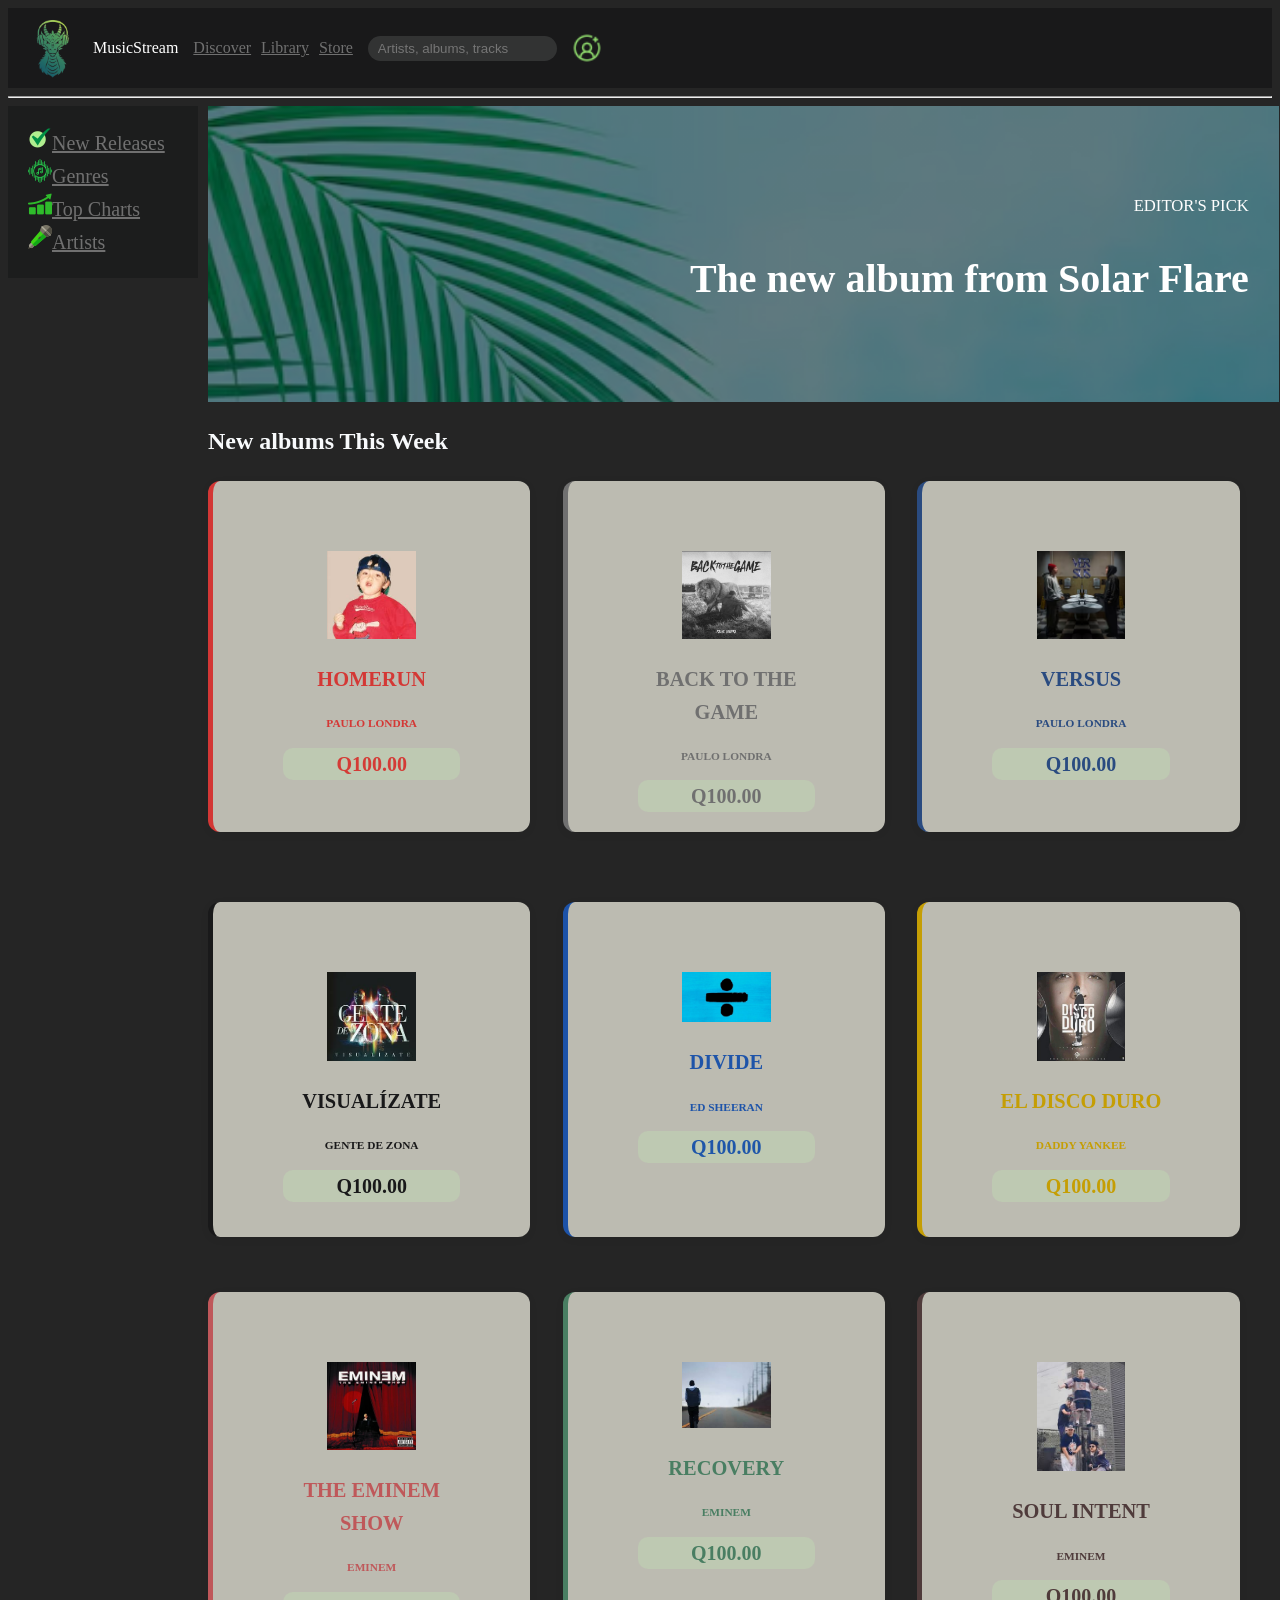
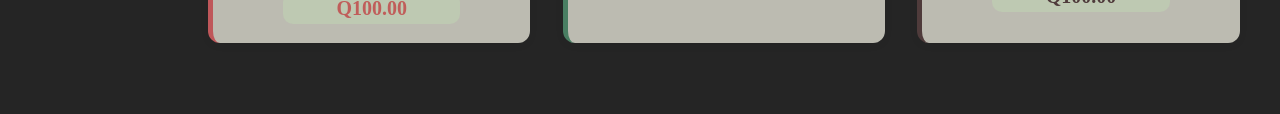
==== index.html @ d7bdead9 "Refactor: se linkeo store" ====
<!DOCTYPE html>
<html lang="es">
<head>
    <meta charset="UTF-8">
    <meta name="viewport" content="width=device-width, initial-scale=1.0">
    <link rel="icon" type="image/png" href="/icons/favicon/favicon-96x96.png" sizes="96x96" />
    <link rel="icon" type="image/svg+xml" href="/icons/favicon/favicon.svg" />
    <link rel="shortcut icon" href="/icons/favicon/favicon.ico" />
    <link rel="apple-touch-icon" sizes="180x180" href="/icons/favicon/apple-touch-icon.png" />
    <link rel="manifest" href="/icons/favicon/site.webmanifest" />
    <title>MusicStream - Store</title>
    <link rel="stylesheet" href="Css/main.css">
   
</head>
<body>
    <header class="global-header ">
        <div class="opciones">
            <img src="Assets/icons/Logo.png" alt="MusicStream Logo" width="50px">
            <span>MusicStream</span>
            <nav class="menu">
                <a href="index.html" class="active">Discover</a>
                <a href="#">Library</a>
                <a href="index.html">Store</a>
            </nav>
  <form class="search-bar">
        <input type="text" placeholder="Artists, albums, tracks" class="search-bar">
        </form>
        <img src="Assets/icons/nueva-cuenta.png" width="30px" height="30px">
    </div> </header>
    <hr>
<div class="app-container">
    <div class="layout-principal">
    <aside class="sidebar">
    <a href="#"><img src="Assets/icons/Chequesito.png"><span>New Releases</span></a><br>
    <a href="#"><img src="Assets/icons/musica.png"><span>Genres</span></a><br>
    <a href="#"><img src="Assets/icons/grafica.png"><span>Top Charts</span></a><br>
    <a href="#"><img src="Assets/icons/microfono.png"><span>Artists</span></a> </aside></div>
<main class="contenido-derecha">
 <div class="fondo"> <br>
 <p><small>EDITOR'S PICK</small></p>
<h1>The new album from Solar Flare</h1>
</div>
<h2>New albums This Week</h2>
 <section class="albums">
    <div class="categoria card  homerun"> 
        <a href="" class="album-link ">
        <img src="Assets/img/homerun.jpeg" width="50%" height="50%" class="imagen">
        <h2>Homerun</h2>
        <p><small>Paulo londra</small></p>
        <p class="precio">Q100.00</p></a>
    </div>
     <div class="categoria card Back"> 
        <a href="" class="album-link">
        <img src="Assets/img/back-to-the-game.jpeg" width="50%" height="50%" class="imagen">
        <h2>Back to the game</h2>
        <p><small>Paulo londra</small></p>
        <p class="precio">Q100.00</p></a>
    </div>
    <div class="categoria card versus "> 
        <a href="" class="album-link">
        <img src="Assets/img/versus.avif" width="50%" height="50%" class="imagen">
        <h2>Versus</h2>
        <p><small>Paulo Londra</small></p>
        <p class="precio">Q100.00</p></a>
    </div>
    <div class="categoria card visualizate"> 
        <a href="" class="album-link">
        <img src="Assets/img/visualizate.jpeg" width="50%" height="50%" class="imagen">
        <h2>Visualízate</h2>
        <p><small> Gente de zona</small></p>
        <p class="precio">Q100.00</p></a>
    </div>
      <div class="categoria card divide"> 
        <a href="" class="album-link">
        <img src="Assets/img/divide.jpg" width="50%" height="50%" class="imagen">
        <h2>Divide</h2>
        <p><small>Ed Sheeran</small></p>
        <p class="precio">Q100.00</p></a>
    </div>
    <div class="categoria card disco"> 
        <a href="" class="album-link">
        <img src="Assets/img/Disco-duro.jpeg" width="50%" height="50%" class="imagen">
        <h2> El disco duro</h2>
        <p><small>Daddy Yankee</small></p>
        <p class="precio">Q100.00</p></a>
    </div>
    <div class="categoria card show"> 
        <a href="" class="album-link">
        <img src="Assets/img/eminen-show.jpg" width="50%" height="50%" class="imagen">
        <h2>The Eminem Show</h2>
        <p><small>Eminem</small></p>
        <p class="precio">Q100.00</p></a>
    </div>
    <div class="categoria card recovery"> 
        <a href="" class="album-link">
        <img src="Assets/img/recovery.jpeg" width="50%" height="50%" class="imagen">
        <h2>Recovery</h2>
        <p><small>Eminem</small></p>
        <p class="precio">Q100.00</p></a>
    </div>
    <div class="categoria card soul"> 
        <a href="" class="album-link">
        <img src="Assets/img/soul intent.jpeg" width="50%" height="50%" class="imagen">
        <h2>Soul Intent</h2>
        <p><small>Eminem</small></p>
        <p class="precio">Q100.00</p></a>
    </div>
</section>
</main></div>
</div>
</body>
</html>
---- Css/main.css ----
/* 1. Variables Globales (Colores solicitados) */
:root {
    --bg-dark: #252525;           /* Fondo principal oscuro */
    --bg-sidebar: #303030;        /* Fondo lateral ligeramente más claro */
    --accent-blue: #3b82f6;       /* Azul eléctrico para acentos */
    --text-main: #f8fafc;         /* Texto casi blanco para legibilidad */
    --text-dim: #94a3b8;          /* Texto gris para detalles */
    --card-bg: #212224;           /* Fondo de las tarjetas de álbumes */
}

body {
    background-color: var(--bg-dark);
    color: var(--text-main);
    line-height: 1.6;
}

.opciones,.buscar{
    display: flex;
    align-items:center;
    gap: 15px; /* Espaciado interno rápido */
}
.opciones nav {
    display: flex;
    gap: 10px;
}
.menu a:hover {
    color: white;
}

.global-header {
    background-color: #19191a;
    display: flex;
    justify-content: space-between; 
    align-items: center;
    padding: 10px 20px;
    color: white;
}
.search-bar input {
    background: #323333;
    border: none;
    border-radius: 15px;
    padding: 5px 10px;
    color: white;
}
.layout-principal {
    display: flex; 
    flex-direction: column; 
    width: 70%;
    font-size: 20px;
    max-width: 10%;
    margin: 0;
    font-family: Georgia, 'Times New Roman';
}
/* Efecto para cuando pasas el mouse */
.layout-principal a:hover {
    color: white;
}
.sidebar{
    background-color: #1c1d1d;
    padding: 20px;
    width: 150px;
    max-width: 150px;
}
.fondo{
        width: 95%; 
        height: 15%;          
        padding: 30px;
        max-width: 100%;
        text-align: right;
        background-image: linear-gradient( rgba(0,0,0,0.5),rgba(0,0,0,0.5)),url('../Assets/icons/Fond.png');
        background-size: cover;
        color: #ffffff;
        font-size: 20px;
}
.app-container{
    display: grid;
    grid-template-columns: 200px 1fr;
    min-height: 100vh;
}

/* Diseño de la tarjeta*/
.albums{
    text-align: center;
    display: grid;
    grid-template-columns: repeat(3, 1fr);
}
.card {
    background: rgba(214, 212, 201, 0.857);
    padding: 70px;
    width: 50%;
    height: 50%;
    border-radius: 12px;
    border-left: 5px solid;
    box-shadow: 0 2px 10px rgba(0,0,0,0.05);
    transition: transform 0.3s ease;
}

.categoria {
    display: block;
    font-size: 0.85rem;
    font-weight: bold;   
    margin-bottom: 10px;
    text-transform: uppercase;
     justify-items: center;
}
.categoria.card:hover {
    transform: translateY(-5px); /* Se eleva un poquito */
    transition: transform 0.3s ease;
    cursor: pointer;
}
.precio{
    font-size: 20px;
    background-color: #bec9b2;
    border-radius: 10px;
    margin: 10px auto;

}
.album-link {
    text-decoration: none; /* Quita el subrayado */
    color: inherit;        /* Hereda el color blanco/claro que ya tenías */
    display: block;        /* Hace que todo el espacio sea clickeable */
}
.homerun{
    color: #db1111c5;
}
.Back{
    color: #707070;
}
.versus{
    color: #2a4b80;
}
.visualizate{
    color: #19191a;
}
.divide{
    color: #0946a8e1;
}
.disco{
    color: #c59e04;
}
.show{
    color:#c2152099;
}
.recovery{
    color: #497e62;
}
.soul{
    color: #4f3b3b;
}
a{
    color: #707070;
}
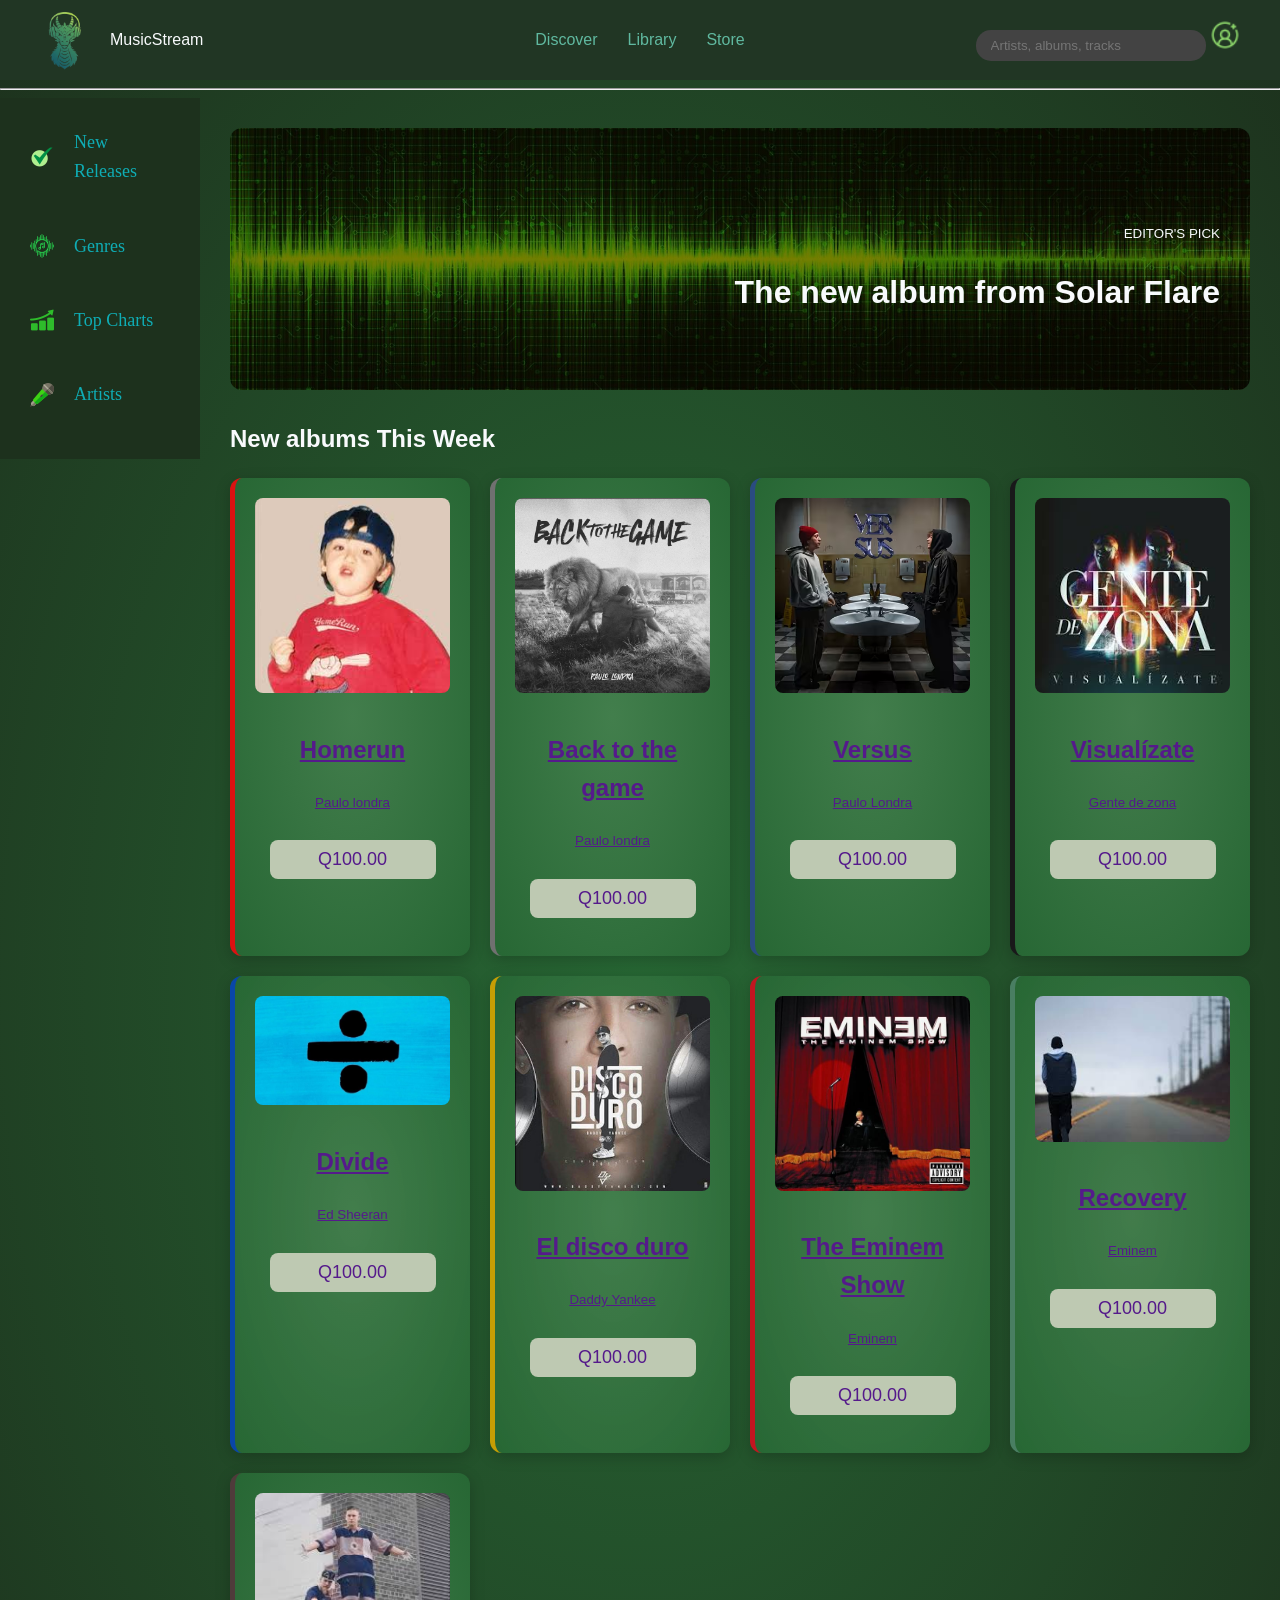
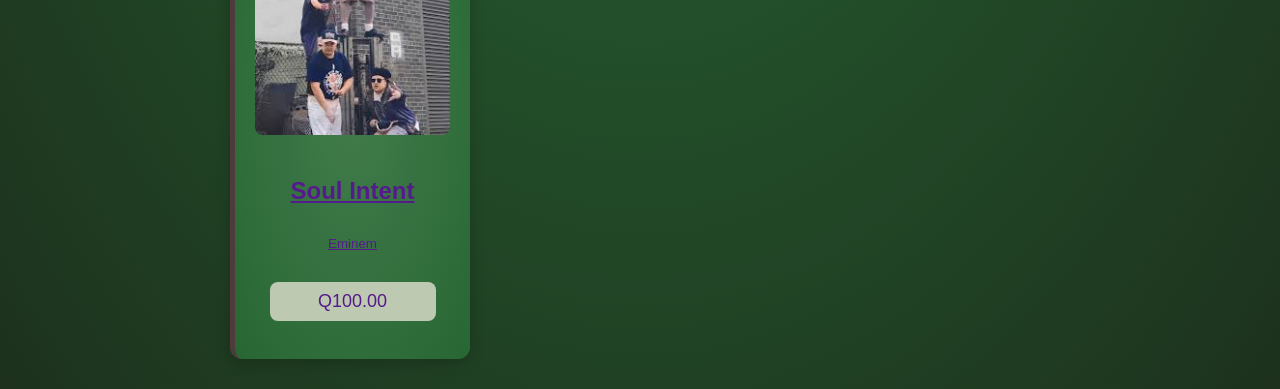
==== commit 60ef8e8f: "style: se modifico el estilo de la pagina" ====
--- a/index.html
+++ b/index.html
@@ -3,30 +3,37 @@
 <head>
     <meta charset="UTF-8">
     <meta name="viewport" content="width=device-width, initial-scale=1.0">
-    <link rel="icon" type="image/png" href="/icons/favicon/favicon-96x96.png" sizes="96x96" />
-    <link rel="icon" type="image/svg+xml" href="/icons/favicon/favicon.svg" />
-    <link rel="shortcut icon" href="/icons/favicon/favicon.ico" />
-    <link rel="apple-touch-icon" sizes="180x180" href="/icons/favicon/apple-touch-icon.png" />
-    <link rel="manifest" href="/icons/favicon/site.webmanifest" />
+    <meta name="description" content="Pagina principal Music Stream">
+    <meta name="description" content="HTML,css, pagina web, Music Stream">
+    <meta name="description" content="Denise López">
+    <meta name="description" content="Music Stream HTML">
+    <meta name="generator" content="VScode">
+    <link rel="icon" type="image/png" href="/Assets/icons/favicon/favicon-96x96.png" sizes="96x96" />
+    <link rel="icon" type="image/svg+xml" href="/Assets/icons/favicon/favicon.svg" />
+    <link rel="shortcut icon" href="/Assets/icons/favicon/favicon.ico" />
+    <link rel="apple-touch-icon" sizes="180x180" href="/Assets/icons/favicon/apple-touch-icon.png" />
+    <link rel="manifest" href="/Assets/icons/favicon/site.webmanifest" />
     <title>MusicStream - Store</title>
     <link rel="stylesheet" href="Css/main.css">
    
 </head>
 <body>
     <header class="global-header ">
-        <div class="opciones">
+        <div class="header-left">
             <img src="Assets/icons/Logo.png" alt="MusicStream Logo" width="50px">
             <span>MusicStream</span>
-            <nav class="menu">
+        </div>
+            <nav class="menu-central">
                 <a href="index.html" class="active">Discover</a>
                 <a href="#">Library</a>
                 <a href="index.html">Store</a>
-            </nav>
-  <form class="search-bar">
-        <input type="text" placeholder="Artists, albums, tracks" class="search-bar">
+        </nav>
+        <div class="header-right">
+        <form class="search-bar">
+            <input type="text" placeholder="Artists, albums, tracks" class="search-bar">
+            <img src="Assets/icons/nueva-cuenta.png" width="30px" height="30px">
         </form>
-        <img src="Assets/icons/nueva-cuenta.png" width="30px" height="30px">
-    </div> </header>
+      </div></header>
     <hr>
 <div class="app-container">
     <div class="layout-principal">
@@ -44,63 +51,63 @@
  <section class="albums">
     <div class="categoria card  homerun"> 
         <a href="" class="album-link ">
-        <img src="Assets/img/homerun.jpeg" width="50%" height="50%" class="imagen">
+        <img src="Assets/img/homerun.jpeg"  class="imagen">
         <h2>Homerun</h2>
         <p><small>Paulo londra</small></p>
         <p class="precio">Q100.00</p></a>
     </div>
      <div class="categoria card Back"> 
         <a href="" class="album-link">
-        <img src="Assets/img/back-to-the-game.jpeg" width="50%" height="50%" class="imagen">
+        <img src="Assets/img/back-to-the-game.jpeg"  class="imagen">
         <h2>Back to the game</h2>
         <p><small>Paulo londra</small></p>
         <p class="precio">Q100.00</p></a>
     </div>
     <div class="categoria card versus "> 
         <a href="" class="album-link">
-        <img src="Assets/img/versus.avif" width="50%" height="50%" class="imagen">
+        <img src="Assets/img/versus.avif" class="imagen">
         <h2>Versus</h2>
         <p><small>Paulo Londra</small></p>
         <p class="precio">Q100.00</p></a>
     </div>
     <div class="categoria card visualizate"> 
         <a href="" class="album-link">
-        <img src="Assets/img/visualizate.jpeg" width="50%" height="50%" class="imagen">
+        <img src="Assets/img/visualizate.jpeg"  class="imagen">
         <h2>Visualízate</h2>
         <p><small> Gente de zona</small></p>
         <p class="precio">Q100.00</p></a>
     </div>
       <div class="categoria card divide"> 
         <a href="" class="album-link">
-        <img src="Assets/img/divide.jpg" width="50%" height="50%" class="imagen">
+        <img src="Assets/img/divide.jpg" class="imagen">
         <h2>Divide</h2>
         <p><small>Ed Sheeran</small></p>
         <p class="precio">Q100.00</p></a>
     </div>
     <div class="categoria card disco"> 
         <a href="" class="album-link">
-        <img src="Assets/img/Disco-duro.jpeg" width="50%" height="50%" class="imagen">
+        <img src="Assets/img/Disco-duro.jpeg"  class="imagen">
         <h2> El disco duro</h2>
         <p><small>Daddy Yankee</small></p>
         <p class="precio">Q100.00</p></a>
     </div>
     <div class="categoria card show"> 
         <a href="" class="album-link">
-        <img src="Assets/img/eminen-show.jpg" width="50%" height="50%" class="imagen">
+        <img src="Assets/img/eminen-show.jpg" class="imagen">
         <h2>The Eminem Show</h2>
         <p><small>Eminem</small></p>
         <p class="precio">Q100.00</p></a>
     </div>
     <div class="categoria card recovery"> 
         <a href="" class="album-link">
-        <img src="Assets/img/recovery.jpeg" width="50%" height="50%" class="imagen">
+        <img src="Assets/img/recovery.jpeg"  class="imagen">
         <h2>Recovery</h2>
         <p><small>Eminem</small></p>
         <p class="precio">Q100.00</p></a>
     </div>
     <div class="categoria card soul"> 
         <a href="" class="album-link">
-        <img src="Assets/img/soul intent.jpeg" width="50%" height="50%" class="imagen">
+        <img src="Assets/img/soul intent.jpeg"  class="imagen">
         <h2>Soul Intent</h2>
         <p><small>Eminem</small></p>
         <p class="precio">Q100.00</p></a>
--- a/Css/main.css
+++ b/Css/main.css
@@ -1,153 +1,173 @@
-
-/* 1. Variables Globales (Colores solicitados) */
+/* 1. Variables Globales */
 :root {
-    --bg-dark: #252525;           /* Fondo principal oscuro */
-    --bg-sidebar: #303030;        /* Fondo lateral ligeramente más claro */
-    --accent-blue: #3b82f6;       /* Azul eléctrico para acentos */
-    --text-main: #f8fafc;         /* Texto casi blanco para legibilidad */
-    --text-dim: #94a3b8;          /* Texto gris para detalles */
-    --card-bg: #212224;           /* Fondo de las tarjetas de álbumes */
+    --bg-dark: #276734;
+    --bg-sidebar: #1d311d;
+    --accent-blue: #3b82f6;
+    --text-main: #f8fafc;
+    --text-dim: #0fadb5;
+    --card-bg: #478451db;
 }
 
+/* 2. Estilos Generales */
 body {
-    background-color: var(--bg-dark);
+    background-image: radial-gradient(var(--bg-dark),var(--bg-sidebar));
     color: var(--text-main);
     line-height: 1.6;
+    margin: 0;
+    font-family: 'Segoe UI', Tahoma, Geneva, Verdana, sans-serif;
 }
 
-.opciones,.buscar{
+/* 3. Header */
+.global-header {
+    background-color: #213624;
     display: flex;
-    align-items:center;
-    gap: 15px; /* Espaciado interno rápido */
-}
-.opciones nav {
-    display: flex;
-    gap: 10px;
-}
-.menu a:hover {
-    color: white;
+    justify-content: space-between; /* Reparte los 3 grupos: izquierda, centro y derecha */
+    align-items: center;
+    padding: 10px 40px;
+    position: sticky;
+    top: 0;
+    z-index: 1000;
 }
 
-.global-header {
-    background-color: #19191a;
+/* Grupo Izquierda */
+.header-left {
     display: flex;
-    justify-content: space-between; 
     align-items: center;
-    padding: 10px 20px;
-    color: white;
+    gap: 20px;
+    flex: 1; 
 }
+
+/* El Buscador */
 .search-bar input {
-    background: #323333;
+    background: #434343;
     border: none;
     border-radius: 15px;
-    padding: 5px 10px;
-    color: white;
+    padding: 8px 15px;
+    color: rgb(222, 197, 6);
+    width: 200px;
 }
-.layout-principal {
-    display: flex; 
-    flex-direction: column; 
-    width: 70%;
-    font-size: 20px;
-    max-width: 10%;
-    margin: 0;
-    font-family: Georgia, 'Times New Roman';
+
+/* Grupo Centro (Menú) */
+.menu-central {
+    display: flex;
+    gap: 30px;
+    justify-content: center;
+    flex: 1; 
 }
-/* Efecto para cuando pasas el mouse */
-.layout-principal a:hover {
-    color: white;
+
+.menu-central a {
+    text-decoration: none;
+    color: #60b9a0;
+    font-weight: 500;
+    transition: 0.3s;
 }
-.sidebar{
-    background-color: #1c1d1d;
-    padding: 20px;
-    width: 150px;
-    max-width: 150px;
+
+.menu-central a:hover {
+    color: #d6800f;
 }
-.fondo{
-        width: 95%; 
-        height: 15%;          
-        padding: 30px;
-        max-width: 100%;
-        text-align: right;
-        background-image: linear-gradient( rgba(0,0,0,0.5),rgba(0,0,0,0.5)),url('../Assets/icons/Fond.png');
-        background-size: cover;
-        color: #ffffff;
-        font-size: 20px;
+
+/* Grupo Derecha */
+.header-right {
+    display: flex;
+    justify-content: flex-end;
+    flex: 1; 
 }
-.app-container{
+
+/* 4. Layout Principal */
+.app-container {
     display: grid;
-    grid-template-columns: 200px 1fr;
+    grid-template-columns: 200px 3fr; 
     min-height: 100vh;
 }
 
-/* Diseño de la tarjeta*/
-.albums{
-    text-align: center;
+/* Caja lado izquierda */
+.sidebar {
+    background-color: var(--bg-sidebar);
+    padding: 30px;
+    font-family: Georgia, serif;
+}
+
+.sidebar a {
+    display: flex;
+    align-items: center;
+    gap: 20px;
+    text-decoration: none;
+    color: var(--text-dim);
+    margin-bottom: 20px;
+    font-size: 18px;
+    transition: 0.3s;
+}
+
+.sidebar a:hover {
+    color: #d9761a;
+}
+
+/* 5. Contenido de la Derecha */
+.contenido-derecha {
+    padding: 30px;
+}
+
+.fondo {
+    width: 100%;
+    padding: 50px 30px;
+    box-sizing: border-box; /* Evita que el padding ensanche el banner */
+    text-align: right;
+    background-image: linear-gradient(rgba(0,0,0,0.5), rgba(0,0,0,0.5)), url('../Assets/icons/fondo.jpg');
+    background-size: cover;
+    background-position: center;
+    border-radius: 12px;
+    margin-bottom: 30px;
+}
+
+/* Cuadrícula de Álbumes Responsive */
+.albums {
     display: grid;
-    grid-template-columns: repeat(3, 1fr);
+    /* Ajusta automáticamente el número de columnas según el espacio */
+    grid-template-columns: repeat(auto-fill, minmax(200px, 3fr));
+    gap: 20px;
 }
+
+/* Diseño de la Tarjeta */
 .card {
-    background: rgba(214, 212, 201, 0.857);
-    padding: 70px;
-    width: 50%;
-    height: 50%;
+    background: radial-gradient(var(--card-bg),var(--bg-dark));
+    padding: 20px;
     border-radius: 12px;
     border-left: 5px solid;
-    box-shadow: 0 2px 10px rgba(0,0,0,0.05);
+    box-shadow: 0 4px 15px rgba(0,0,0,0.2);
     transition: transform 0.3s ease;
+    color: #1c1d1d; /* Texto oscuro para que resalte sobre el fondo claro de la card */
+    text-align: center;
 }
 
-.categoria {
-    display: block;
-    font-size: 0.85rem;
-    font-weight: bold;   
-    margin-bottom: 10px;
-    text-transform: uppercase;
-     justify-items: center;
-}
-.categoria.card:hover {
-    transform: translateY(-5px); /* Se eleva un poquito */
-    transition: transform 0.3s ease;
+.card:hover {
+    transform: translateY(-8px);
     cursor: pointer;
 }
-.precio{
-    font-size: 20px;
+
+.imagen {
+    width: 100% !important;
+    height: auto;
+    border-radius: 8px;
+    margin-bottom: 10px;
+}
+
+.precio {
+    font-size: 18px;
     background-color: #bec9b2;
-    border-radius: 10px;
-    margin: 10px auto;
+    border-radius: 8px;
+    padding: 5px;
+    margin-top: 10px;
+    display: inline-block;
+    width: 80%;
+}
 
-}
-.album-link {
-    text-decoration: none; /* Quita el subrayado */
-    color: inherit;        /* Hereda el color blanco/claro que ya tenías */
-    display: block;        /* Hace que todo el espacio sea clickeable */
-}
-.homerun{
-    color: #db1111c5;
-}
-.Back{
-    color: #707070;
-}
-.versus{
-    color: #2a4b80;
-}
-.visualizate{
-    color: #19191a;
-}
-.divide{
-    color: #0946a8e1;
-}
-.disco{
-    color: #c59e04;
-}
-.show{
-    color:#c2152099;
-}
-.recovery{
-    color: #497e62;
-}
-.soul{
-    color: #4f3b3b;
-}
-a{
-    color: #707070;
-}+/* Colores por álbum */
+.homerun { border-color: #db1111; }
+.Back { border-color: #707070; }
+.versus { border-color: #2a4b80; }
+.visualizate { border-color: #19191a; }
+.divide { border-color: #0946a8; }
+.disco { border-color: #c59e04; }
+.show { border-color: #c21520; }
+.recovery { border-color: #497e62; }
+.soul { border-color: #4f3b3b; }
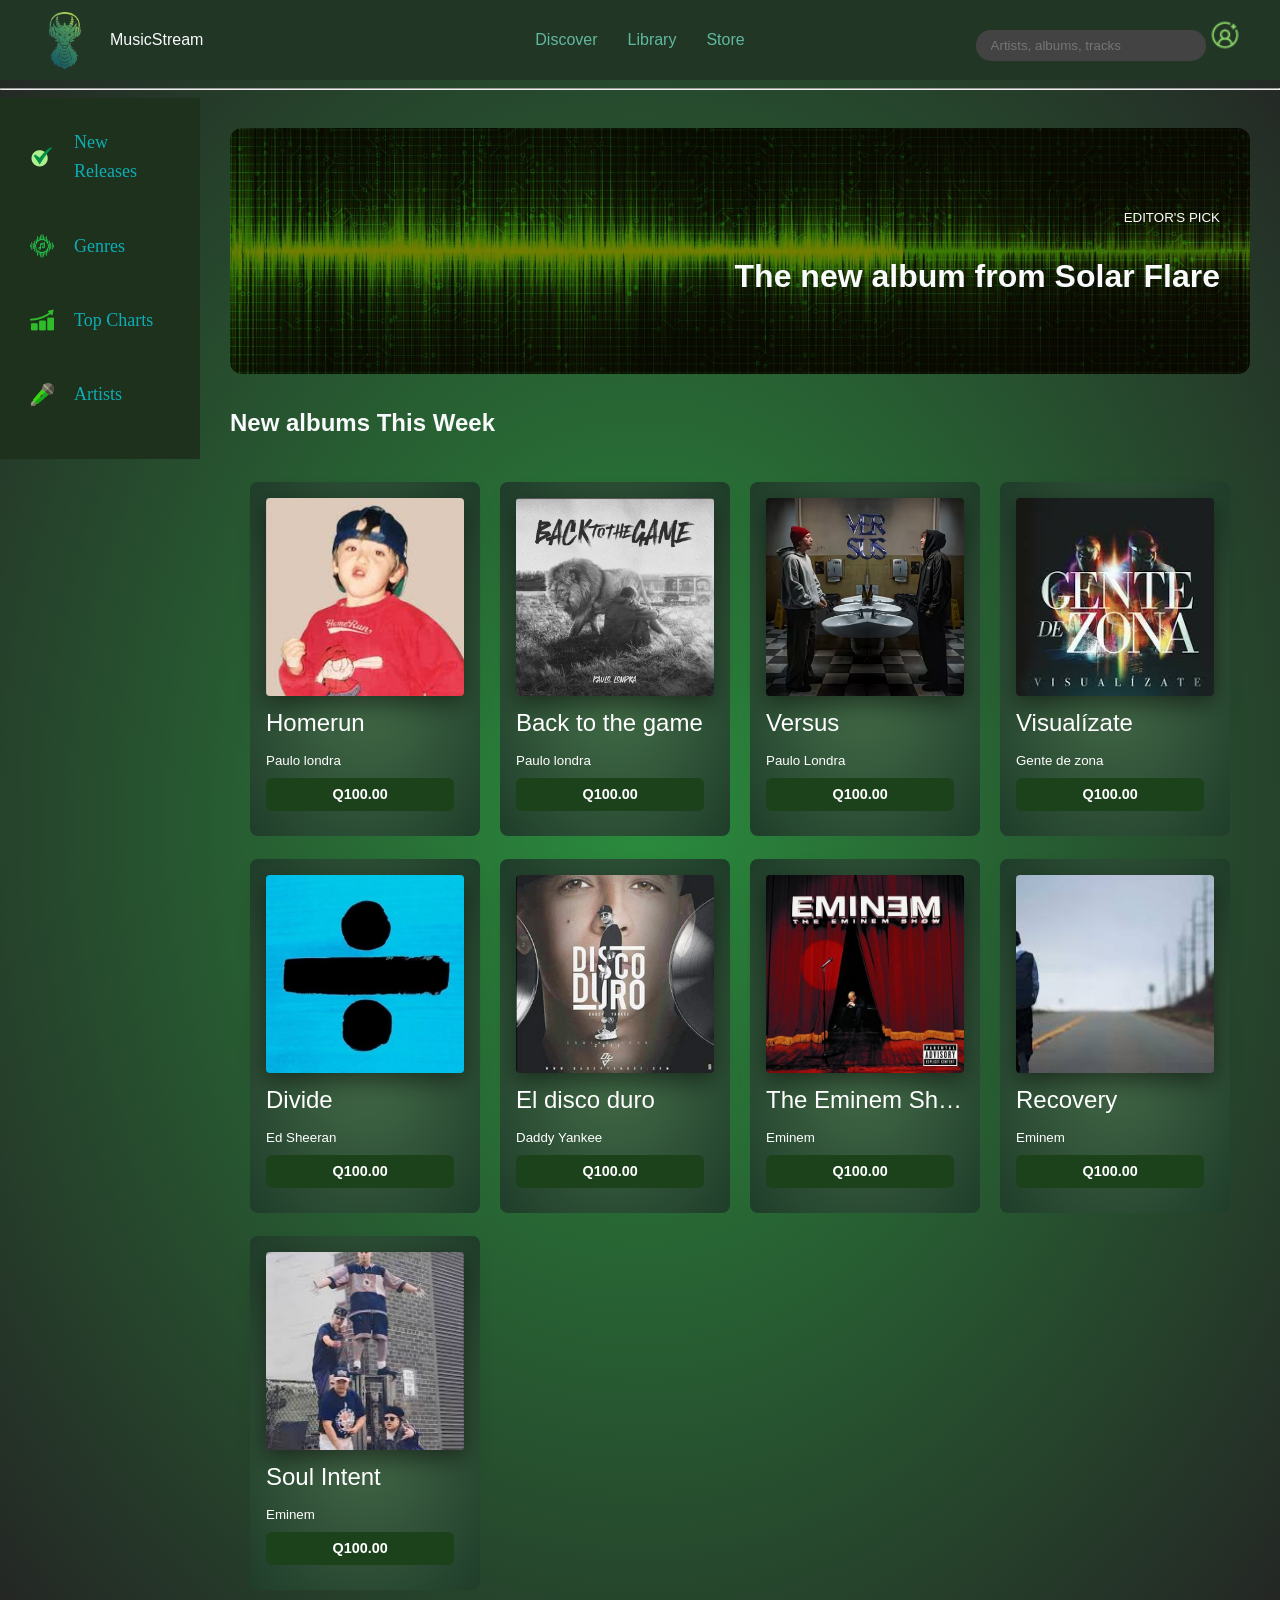
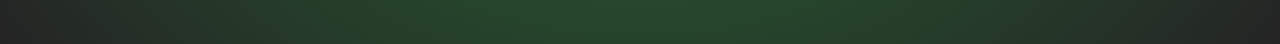
==== commit 4f13cbc2: "style: nuevos estilos" ====
--- a/index.html
+++ b/index.html
@@ -52,65 +52,83 @@
     <div class="categoria card  homerun"> 
         <a href="" class="album-link ">
         <img src="Assets/img/homerun.jpeg"  class="imagen">
-        <h2>Homerun</h2>
+        <div class="info">
+            <h2>Homerun</h2>
         <p><small>Paulo londra</small></p>
         <p class="precio">Q100.00</p></a>
+        </div>
     </div>
      <div class="categoria card Back"> 
         <a href="" class="album-link">
         <img src="Assets/img/back-to-the-game.jpeg"  class="imagen">
-        <h2>Back to the game</h2>
+        <div class="info">
+            <h2>Back to the game</h2>
         <p><small>Paulo londra</small></p>
         <p class="precio">Q100.00</p></a>
+        </div>
     </div>
     <div class="categoria card versus "> 
         <a href="" class="album-link">
         <img src="Assets/img/versus.avif" class="imagen">
-        <h2>Versus</h2>
+        <div class="info">
+            <h2>Versus</h2>
         <p><small>Paulo Londra</small></p>
         <p class="precio">Q100.00</p></a>
+        </div>
     </div>
     <div class="categoria card visualizate"> 
         <a href="" class="album-link">
         <img src="Assets/img/visualizate.jpeg"  class="imagen">
-        <h2>Visualízate</h2>
+        <div class="info">
+            <h2>Visualízate</h2>
         <p><small> Gente de zona</small></p>
         <p class="precio">Q100.00</p></a>
+        </div>
     </div>
       <div class="categoria card divide"> 
         <a href="" class="album-link">
         <img src="Assets/img/divide.jpg" class="imagen">
+       <div class="info">
         <h2>Divide</h2>
         <p><small>Ed Sheeran</small></p>
         <p class="precio">Q100.00</p></a>
+       </div>
     </div>
     <div class="categoria card disco"> 
         <a href="" class="album-link">
         <img src="Assets/img/Disco-duro.jpeg"  class="imagen">
-        <h2> El disco duro</h2>
-        <p><small>Daddy Yankee</small></p>
-        <p class="precio">Q100.00</p></a>
+        <div class="info">
+            <h2> El disco duro</h2>
+            <p><small>Daddy Yankee</small></p>
+            <p class="precio">Q100.00</p></a>
+        </div>
     </div>
     <div class="categoria card show"> 
         <a href="" class="album-link">
         <img src="Assets/img/eminen-show.jpg" class="imagen">
-        <h2>The Eminem Show</h2>
+        <div class="info">
+            <h2>The Eminem Show</h2>
         <p><small>Eminem</small></p>
         <p class="precio">Q100.00</p></a>
+        </div>
     </div>
     <div class="categoria card recovery"> 
         <a href="" class="album-link">
         <img src="Assets/img/recovery.jpeg"  class="imagen">
-        <h2>Recovery</h2>
-        <p><small>Eminem</small></p>
-        <p class="precio">Q100.00</p></a>
+        <div class="info">
+            <h2>Recovery</h2>
+            <p><small>Eminem</small></p>
+            <p class="precio">Q100.00</p></a>
+        </div>
     </div>
     <div class="categoria card soul"> 
         <a href="" class="album-link">
         <img src="Assets/img/soul intent.jpeg"  class="imagen">
-        <h2>Soul Intent</h2>
+        <div class="info">
+            <h2>Soul Intent</h2>
         <p><small>Eminem</small></p>
         <p class="precio">Q100.00</p></a>
+        </div>
     </div>
 </section>
 </main></div>
--- a/Css/main.css
+++ b/Css/main.css
@@ -1,16 +1,18 @@
 /* 1. Variables Globales */
 :root {
-    --bg-dark: #276734;
+    --bg-dark: #2a8b3d;
+    --bg-card:#1f3d2a;
     --bg-sidebar: #1d311d;
     --accent-blue: #3b82f6;
     --text-main: #f8fafc;
     --text-dim: #0fadb5;
-    --card-bg: #478451db;
+    --card-bg: #4d724fdb;
+    --fond-dark: #000000db;
 }
 
 /* 2. Estilos Generales */
 body {
-    background-image: radial-gradient(var(--bg-dark),var(--bg-sidebar));
+    background-image: radial-gradient(var(--bg-dark),var(--fond-dark));
     color: var(--text-main);
     line-height: 1.6;
     margin: 0;
@@ -122,52 +124,54 @@
 /* Cuadrícula de Álbumes Responsive */
 .albums {
     display: grid;
-    /* Ajusta automáticamente el número de columnas según el espacio */
     grid-template-columns: repeat(auto-fill, minmax(200px, 3fr));
     gap: 20px;
+    padding: 20px;
 }
 
 /* Diseño de la Tarjeta */
 .card {
-    background: radial-gradient(var(--card-bg),var(--bg-dark));
-    padding: 20px;
-    border-radius: 12px;
-    border-left: 5px solid;
-    box-shadow: 0 4px 15px rgba(0,0,0,0.2);
+    background: radial-gradient(var(--card-bg),var(--bg-card));
+    padding: 16px;
+    border-radius: 8px;
     transition: transform 0.3s ease;
-    color: #1c1d1d; /* Texto oscuro para que resalte sobre el fondo claro de la card */
     text-align: center;
+   text-align: left;
+   height: 90%;
 }
 
 .card:hover {
     transform: translateY(-8px);
-    cursor: pointer;
+    background-image: linear-gradient(rgb(37, 83, 76), rgb(31, 133, 133));
 }
 
 .imagen {
-    width: 100% !important;
-    height: auto;
-    border-radius: 8px;
-    margin-bottom: 10px;
+    width: 100%;
+    aspect-ratio: 1 /1;
+    object-fit: cover;
+    border-radius: 4px;
+    box-shadow: 0 8px 24px rgba(0,0,0,0.5);
 }
 
 .precio {
-    font-size: 18px;
-    background-color: #bec9b2;
-    border-radius: 8px;
+    font-size: 0.9rem;
+    font-weight: bold;
+    background-color: #1c421b;
+    border-radius: 6px;
     padding: 5px;
-    margin-top: 10px;
+    margin-top: auto;
     display: inline-block;
-    width: 80%;
+    align-self: center;
+    text-align: center;
+    width: 90%;
 }
-
-/* Colores por álbum */
-.homerun { border-color: #db1111; }
-.Back { border-color: #707070; }
-.versus { border-color: #2a4b80; }
-.visualizate { border-color: #19191a; }
-.divide { border-color: #0946a8; }
-.disco { border-color: #c59e04; }
-.show { border-color: #c21520; }
-.recovery { border-color: #497e62; }
-.soul { border-color: #4f3b3b; }+.info h2,p,precio{
+    color: #ffffff;
+    font-size: 1 rem;
+    font-weight: 400;
+    margin: 0 0 5px 0;
+    white-space: nowrap;
+    overflow: hidden;
+    text-overflow: ellipsis;
+}
+a{ text-decoration: none;}
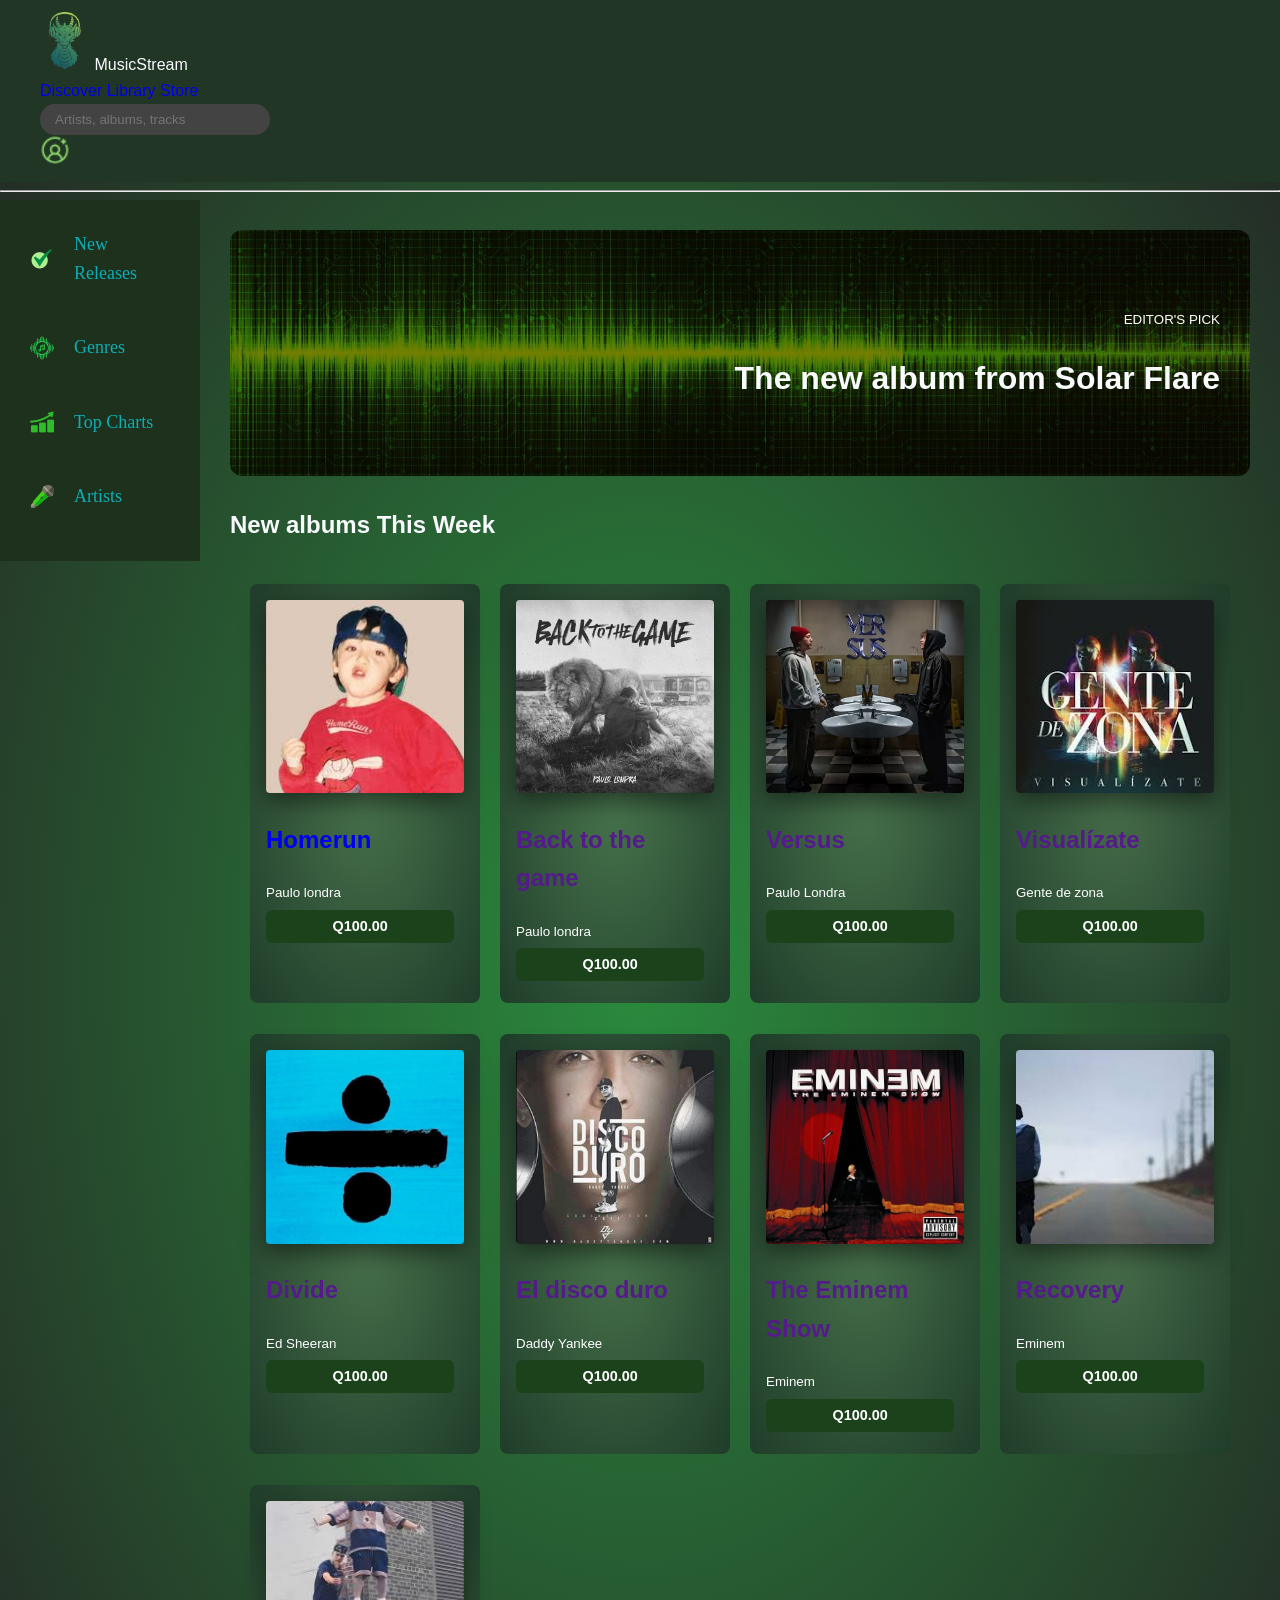
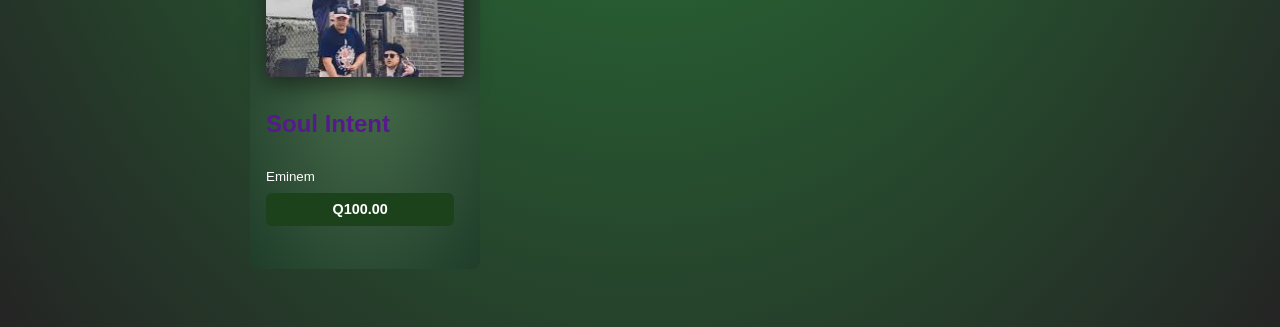
==== commit 96e3f87d: "Refacor: se linkeo favorites" ====
--- a/index.html
+++ b/index.html
@@ -19,21 +19,19 @@
 </head>
 <body>
     <header class="global-header ">
-        <div class="header-left">
+        <div class="opciones">
             <img src="Assets/icons/Logo.png" alt="MusicStream Logo" width="50px">
             <span>MusicStream</span>
-        </div>
-            <nav class="menu-central">
+            <nav class="menu">
                 <a href="index.html" class="active">Discover</a>
-                <a href="#">Library</a>
+                <a href="../views/favorites.html">Library</a>
                 <a href="index.html">Store</a>
-        </nav>
-        <div class="header-right">
-        <form class="search-bar">
-            <input type="text" placeholder="Artists, albums, tracks" class="search-bar">
-            <img src="Assets/icons/nueva-cuenta.png" width="30px" height="30px">
+            </nav>
+  <form class="search-bar">
+        <input type="text" placeholder="Artists, albums, tracks" class="search-bar">
         </form>
-      </div></header>
+        <img src="Assets/icons/nueva-cuenta.png" width="30px" height="30px">
+    </div> </header>
     <hr>
 <div class="app-container">
     <div class="layout-principal">
@@ -50,85 +48,67 @@
 <h2>New albums This Week</h2>
  <section class="albums">
     <div class="categoria card  homerun"> 
-        <a href="" class="album-link ">
-        <img src="Assets/img/homerun.jpeg"  class="imagen">
-        <div class="info">
-            <h2>Homerun</h2>
+        <a href="views/album-detail.html" class="album-link ">
+        <img src="Assets/img/homerun.jpeg" width="50%" height="50%" class="imagen">
+        <h2>Homerun</h2>
         <p><small>Paulo londra</small></p>
         <p class="precio">Q100.00</p></a>
-        </div>
     </div>
      <div class="categoria card Back"> 
         <a href="" class="album-link">
-        <img src="Assets/img/back-to-the-game.jpeg"  class="imagen">
-        <div class="info">
-            <h2>Back to the game</h2>
+        <img src="Assets/img/back-to-the-game.jpeg" width="50%" height="50%" class="imagen">
+        <h2>Back to the game</h2>
         <p><small>Paulo londra</small></p>
         <p class="precio">Q100.00</p></a>
-        </div>
     </div>
     <div class="categoria card versus "> 
         <a href="" class="album-link">
-        <img src="Assets/img/versus.avif" class="imagen">
-        <div class="info">
-            <h2>Versus</h2>
+        <img src="Assets/img/versus.avif" width="50%" height="50%" class="imagen">
+        <h2>Versus</h2>
         <p><small>Paulo Londra</small></p>
         <p class="precio">Q100.00</p></a>
-        </div>
     </div>
     <div class="categoria card visualizate"> 
         <a href="" class="album-link">
-        <img src="Assets/img/visualizate.jpeg"  class="imagen">
-        <div class="info">
-            <h2>Visualízate</h2>
+        <img src="Assets/img/visualizate.jpeg" width="50%" height="50%" class="imagen">
+        <h2>Visualízate</h2>
         <p><small> Gente de zona</small></p>
         <p class="precio">Q100.00</p></a>
-        </div>
     </div>
       <div class="categoria card divide"> 
         <a href="" class="album-link">
-        <img src="Assets/img/divide.jpg" class="imagen">
-       <div class="info">
+        <img src="Assets/img/divide.jpg" width="50%" height="50%" class="imagen">
         <h2>Divide</h2>
         <p><small>Ed Sheeran</small></p>
         <p class="precio">Q100.00</p></a>
-       </div>
     </div>
     <div class="categoria card disco"> 
         <a href="" class="album-link">
-        <img src="Assets/img/Disco-duro.jpeg"  class="imagen">
-        <div class="info">
-            <h2> El disco duro</h2>
-            <p><small>Daddy Yankee</small></p>
-            <p class="precio">Q100.00</p></a>
-        </div>
+        <img src="Assets/img/Disco-duro.jpeg" width="50%" height="50%" class="imagen">
+        <h2> El disco duro</h2>
+        <p><small>Daddy Yankee</small></p>
+        <p class="precio">Q100.00</p></a>
     </div>
     <div class="categoria card show"> 
         <a href="" class="album-link">
-        <img src="Assets/img/eminen-show.jpg" class="imagen">
-        <div class="info">
-            <h2>The Eminem Show</h2>
+        <img src="Assets/img/eminen-show.jpg" width="50%" height="50%" class="imagen">
+        <h2>The Eminem Show</h2>
         <p><small>Eminem</small></p>
         <p class="precio">Q100.00</p></a>
-        </div>
     </div>
     <div class="categoria card recovery"> 
         <a href="" class="album-link">
-        <img src="Assets/img/recovery.jpeg"  class="imagen">
-        <div class="info">
-            <h2>Recovery</h2>
-            <p><small>Eminem</small></p>
-            <p class="precio">Q100.00</p></a>
-        </div>
+        <img src="Assets/img/recovery.jpeg" width="50%" height="50%" class="imagen">
+        <h2>Recovery</h2>
+        <p><small>Eminem</small></p>
+        <p class="precio">Q100.00</p></a>
     </div>
     <div class="categoria card soul"> 
         <a href="" class="album-link">
-        <img src="Assets/img/soul intent.jpeg"  class="imagen">
-        <div class="info">
-            <h2>Soul Intent</h2>
+        <img src="Assets/img/soul intent.jpeg" width="50%" height="50%" class="imagen">
+        <h2>Soul Intent</h2>
         <p><small>Eminem</small></p>
         <p class="precio">Q100.00</p></a>
-        </div>
     </div>
 </section>
 </main></div>
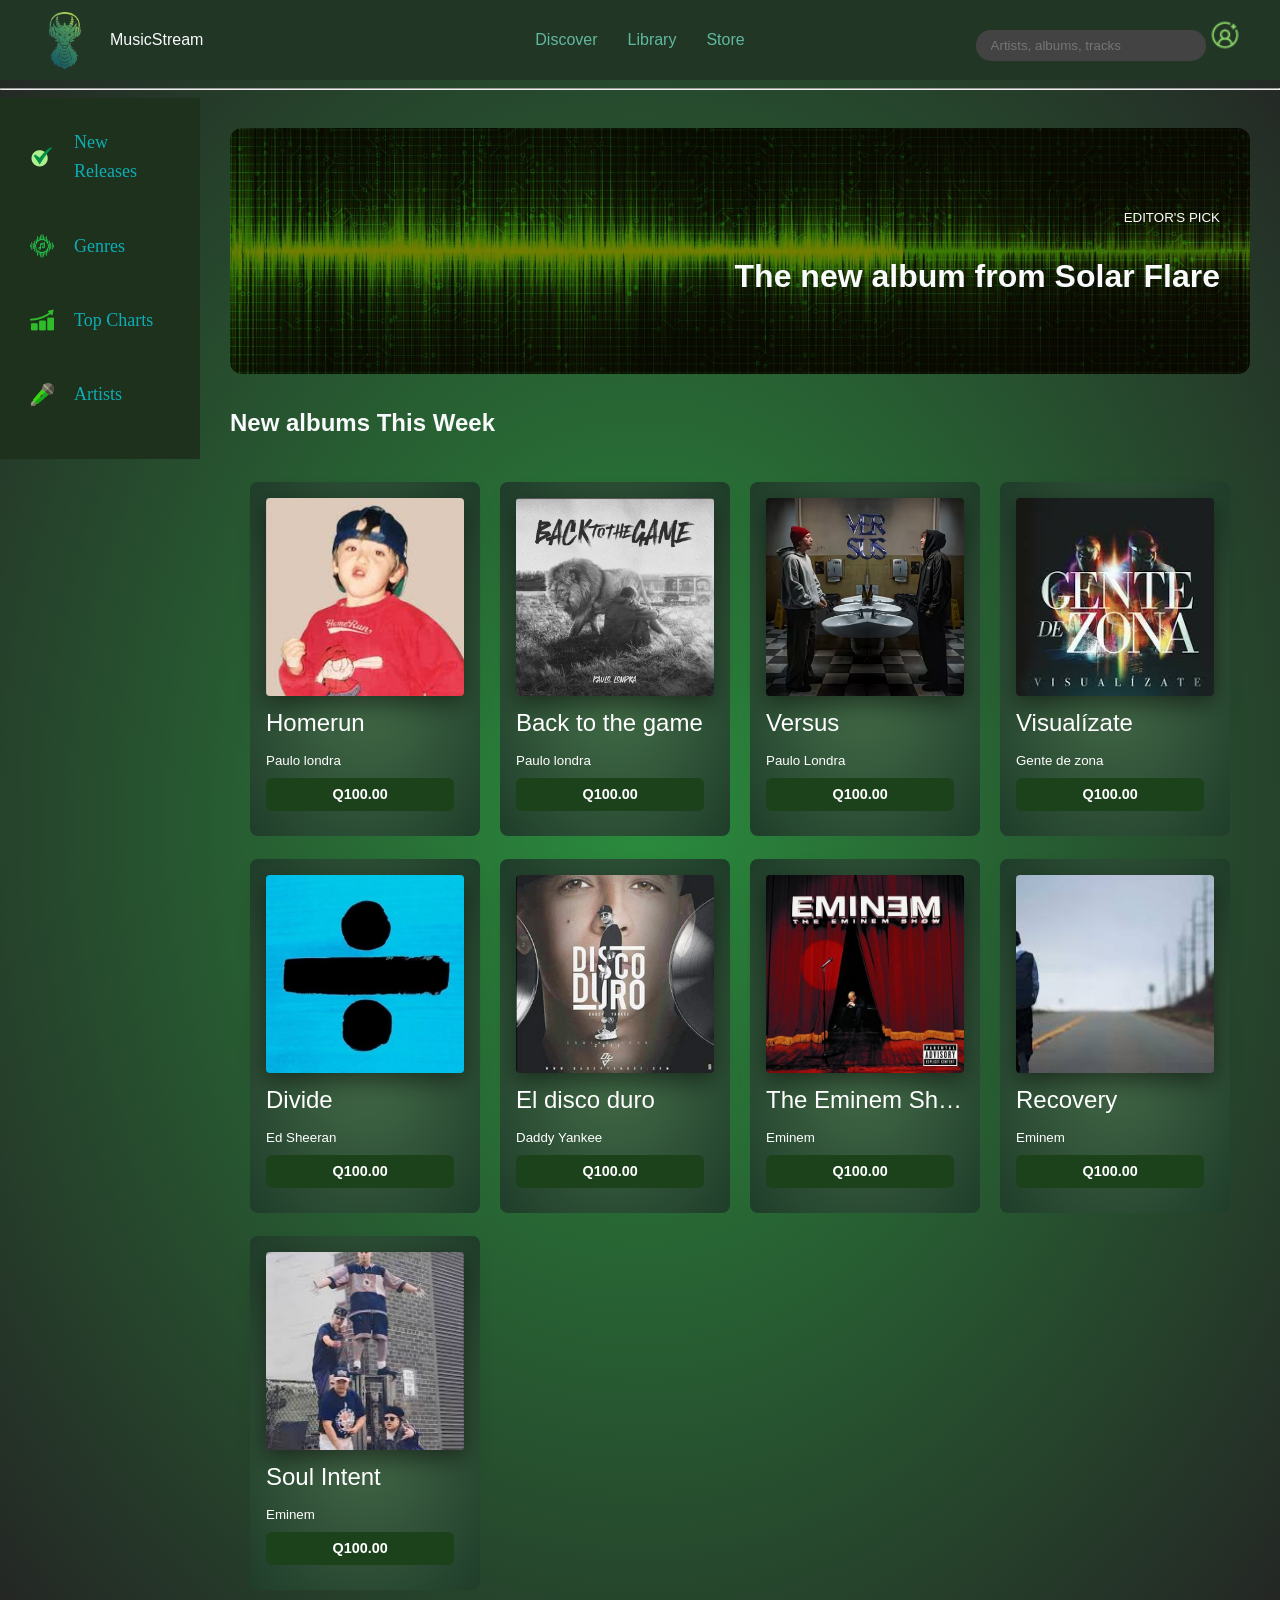
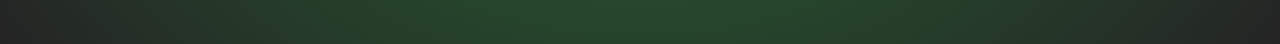
==== commit f53f7522: "Merge branch 'feature/album-detail' into feature/checkout" ====
--- a/index.html
+++ b/index.html
@@ -19,19 +19,21 @@
 </head>
 <body>
     <header class="global-header ">
-        <div class="opciones">
+        <div class="header-left">
             <img src="Assets/icons/Logo.png" alt="MusicStream Logo" width="50px">
             <span>MusicStream</span>
-            <nav class="menu">
+        </div>
+            <nav class="menu-central">
                 <a href="index.html" class="active">Discover</a>
-                <a href="../views/favorites.html">Library</a>
+                <a href="#">Library</a>
                 <a href="index.html">Store</a>
-            </nav>
-  <form class="search-bar">
-        <input type="text" placeholder="Artists, albums, tracks" class="search-bar">
+        </nav>
+        <div class="header-right">
+        <form class="search-bar">
+            <input type="text" placeholder="Artists, albums, tracks" class="search-bar">
+            <img src="Assets/icons/nueva-cuenta.png" width="30px" height="30px">
         </form>
-        <img src="Assets/icons/nueva-cuenta.png" width="30px" height="30px">
-    </div> </header>
+      </div></header>
     <hr>
 <div class="app-container">
     <div class="layout-principal">
@@ -49,66 +51,84 @@
  <section class="albums">
     <div class="categoria card  homerun"> 
         <a href="views/album-detail.html" class="album-link ">
-        <img src="Assets/img/homerun.jpeg" width="50%" height="50%" class="imagen">
-        <h2>Homerun</h2>
+        <img src="Assets/img/homerun.jpeg"  class="imagen">
+        <div class="info">
+            <h2>Homerun</h2>
         <p><small>Paulo londra</small></p>
         <p class="precio">Q100.00</p></a>
+        </div>
     </div>
      <div class="categoria card Back"> 
         <a href="" class="album-link">
-        <img src="Assets/img/back-to-the-game.jpeg" width="50%" height="50%" class="imagen">
-        <h2>Back to the game</h2>
+        <img src="Assets/img/back-to-the-game.jpeg"  class="imagen">
+        <div class="info">
+            <h2>Back to the game</h2>
         <p><small>Paulo londra</small></p>
         <p class="precio">Q100.00</p></a>
+        </div>
     </div>
     <div class="categoria card versus "> 
         <a href="" class="album-link">
-        <img src="Assets/img/versus.avif" width="50%" height="50%" class="imagen">
-        <h2>Versus</h2>
+        <img src="Assets/img/versus.avif" class="imagen">
+        <div class="info">
+            <h2>Versus</h2>
         <p><small>Paulo Londra</small></p>
         <p class="precio">Q100.00</p></a>
+        </div>
     </div>
     <div class="categoria card visualizate"> 
         <a href="" class="album-link">
-        <img src="Assets/img/visualizate.jpeg" width="50%" height="50%" class="imagen">
-        <h2>Visualízate</h2>
+        <img src="Assets/img/visualizate.jpeg"  class="imagen">
+        <div class="info">
+            <h2>Visualízate</h2>
         <p><small> Gente de zona</small></p>
         <p class="precio">Q100.00</p></a>
+        </div>
     </div>
       <div class="categoria card divide"> 
         <a href="" class="album-link">
-        <img src="Assets/img/divide.jpg" width="50%" height="50%" class="imagen">
+        <img src="Assets/img/divide.jpg" class="imagen">
+       <div class="info">
         <h2>Divide</h2>
         <p><small>Ed Sheeran</small></p>
         <p class="precio">Q100.00</p></a>
+       </div>
     </div>
     <div class="categoria card disco"> 
         <a href="" class="album-link">
-        <img src="Assets/img/Disco-duro.jpeg" width="50%" height="50%" class="imagen">
-        <h2> El disco duro</h2>
-        <p><small>Daddy Yankee</small></p>
-        <p class="precio">Q100.00</p></a>
+        <img src="Assets/img/Disco-duro.jpeg"  class="imagen">
+        <div class="info">
+            <h2> El disco duro</h2>
+            <p><small>Daddy Yankee</small></p>
+            <p class="precio">Q100.00</p></a>
+        </div>
     </div>
     <div class="categoria card show"> 
         <a href="" class="album-link">
-        <img src="Assets/img/eminen-show.jpg" width="50%" height="50%" class="imagen">
-        <h2>The Eminem Show</h2>
+        <img src="Assets/img/eminen-show.jpg" class="imagen">
+        <div class="info">
+            <h2>The Eminem Show</h2>
         <p><small>Eminem</small></p>
         <p class="precio">Q100.00</p></a>
+        </div>
     </div>
     <div class="categoria card recovery"> 
         <a href="" class="album-link">
-        <img src="Assets/img/recovery.jpeg" width="50%" height="50%" class="imagen">
-        <h2>Recovery</h2>
-        <p><small>Eminem</small></p>
-        <p class="precio">Q100.00</p></a>
+        <img src="Assets/img/recovery.jpeg"  class="imagen">
+        <div class="info">
+            <h2>Recovery</h2>
+            <p><small>Eminem</small></p>
+            <p class="precio">Q100.00</p></a>
+        </div>
     </div>
     <div class="categoria card soul"> 
         <a href="" class="album-link">
-        <img src="Assets/img/soul intent.jpeg" width="50%" height="50%" class="imagen">
-        <h2>Soul Intent</h2>
+        <img src="Assets/img/soul intent.jpeg"  class="imagen">
+        <div class="info">
+            <h2>Soul Intent</h2>
         <p><small>Eminem</small></p>
         <p class="precio">Q100.00</p></a>
+        </div>
     </div>
 </section>
 </main></div>
